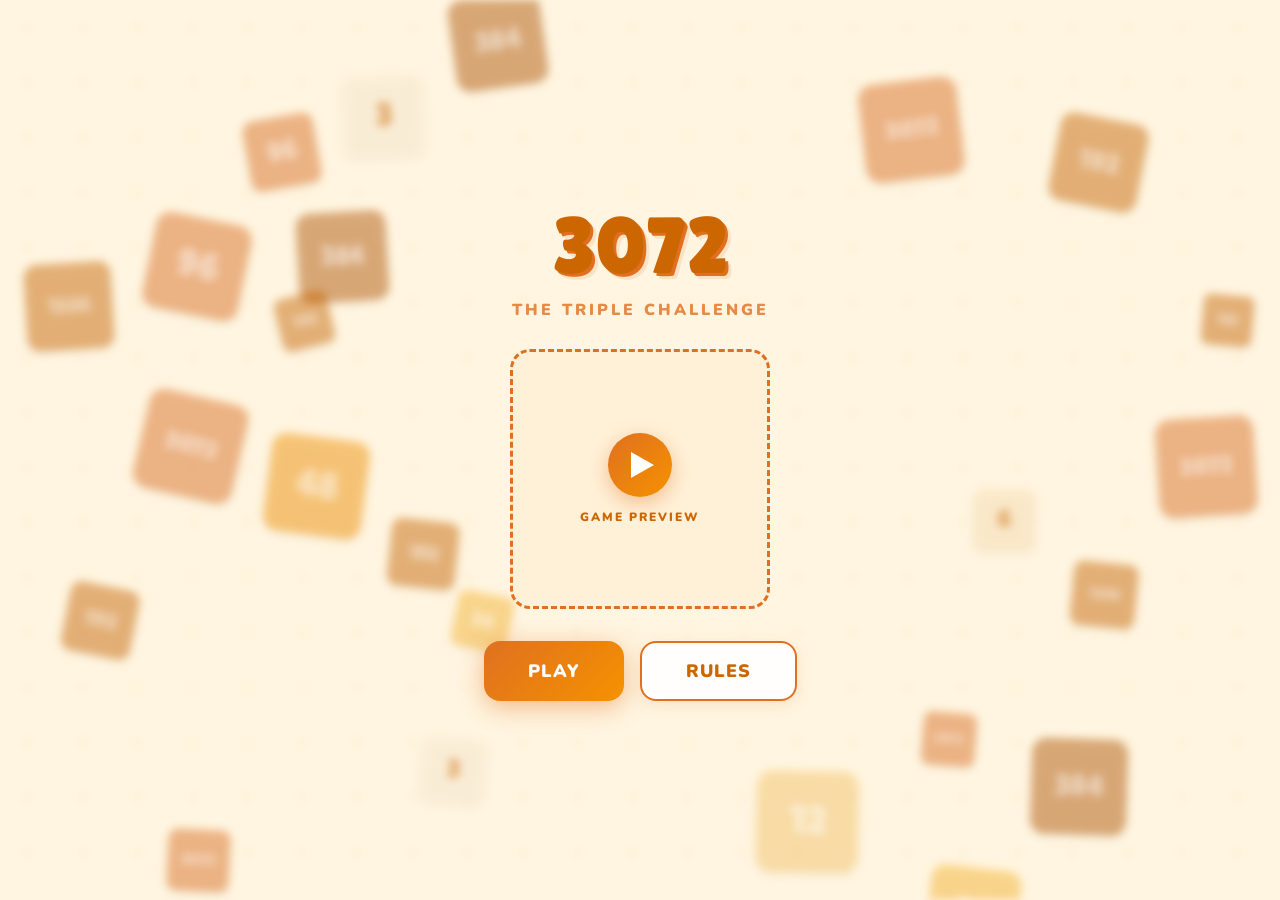
==== game-3072.html @ 02106bd2 "Restart: entrance gate, one hero per room, lantern light, four games" ====
<!DOCTYPE html>
<html lang="en">
<head>
<meta charset="UTF-8">
<meta name="viewport" content="width=device-width, initial-scale=1.0, user-scalable=no">
<title>3072</title>
<style>
  @import url('https://fonts.googleapis.com/css2?family=Lilita+One&family=Nunito:wght@400;700;900&display=swap');

  *, *::before, *::after { box-sizing: border-box; margin: 0; padding: 0; }

  body {
    font-family: 'Nunito', sans-serif;
    background: #FFF5E0;
    min-height: 100vh;
    display: flex;
    flex-direction: column;
    align-items: center;
    justify-content: center;
    overflow: hidden;
  }

  #bg-canvas {
    position: fixed;
    top: 0; left: 0;
    width: 100%; height: 100%;
    z-index: 0;
    pointer-events: none;
    filter: blur(4px);
  }

  /* ══════════════════════════════════
     START SCREEN
  ══════════════════════════════════ */
  .start-screen {
    position: fixed;
    top: 0; left: 0; right: 0; bottom: 0;
    display: flex;
    flex-direction: column;
    align-items: center;
    justify-content: center;
    z-index: 500;
    transition: opacity 0.5s ease, transform 0.5s ease;
    padding: 20px;
  }

  .start-screen.hidden {
    opacity: 0;
    transform: scale(1.05);
    pointer-events: none;
  }

  .start-title {
    font-family: 'Lilita One', cursive;
    font-size: 80px;
    color: #CC6600;
    text-shadow: 3px 3px 0 #E07020, 6px 6px 0 rgba(204,102,0,0.12);
    margin-bottom: 8px;
    animation: titleBounce 2s ease-in-out infinite;
    position: relative;
    z-index: 2;
  }

  .start-subtitle {
    font-family: 'Nunito', sans-serif;
    font-size: 16px;
    font-weight: 900;
    color: #E07020;
    letter-spacing: 3px;
    text-transform: uppercase;
    margin-bottom: 28px;
    position: relative;
    z-index: 2;
    opacity: 0.8;
  }

  @keyframes titleBounce {
    0%, 100% { transform: translateY(0); }
    50% { transform: translateY(-10px); }
  }

  .video-placeholder {
    width: 260px; height: 260px;
    max-width: 65vw; max-height: 65vw;
    background: rgba(255,240,214,0.85);
    border: 3px dashed #E07020;
    border-radius: 20px;
    display: flex;
    flex-direction: column;
    align-items: center;
    justify-content: center;
    gap: 12px;
    margin-bottom: 32px;
    position: relative;
    z-index: 2;
  }

  .video-placeholder .play-icon {
    width: 64px; height: 64px;
    background: linear-gradient(135deg, #E07020, #F59200);
    border-radius: 50%;
    display: flex;
    align-items: center;
    justify-content: center;
    box-shadow: 0 6px 20px rgba(224,112,32,0.4);
    transition: transform 0.2s;
  }
  .video-placeholder .play-icon:hover { transform: scale(1.08); }

  .video-placeholder .play-icon::after {
    content: '';
    width: 0; height: 0;
    border-style: solid;
    border-width: 13px 0 13px 23px;
    border-color: transparent transparent transparent #fff;
    margin-left: 5px;
  }

  .video-placeholder span {
    font-size: 12px;
    font-weight: 900;
    color: #CC6600;
    letter-spacing: 2px;
    text-transform: uppercase;
  }

  .start-buttons {
    display: flex;
    gap: 16px;
    flex-wrap: wrap;
    justify-content: center;
    position: relative;
    z-index: 2;
  }

  .btn-start {
    font-family: 'Nunito', sans-serif;
    font-size: 18px;
    font-weight: 900;
    border: none;
    border-radius: 16px;
    padding: 16px 44px;
    cursor: pointer;
    transition: transform 0.15s ease, box-shadow 0.15s ease;
    letter-spacing: 1px;
    text-transform: uppercase;
  }
  .btn-start:active { transform: scale(0.95) !important; }

  .btn-play {
    background: linear-gradient(135deg, #E07020, #F59200);
    color: #fff;
    box-shadow: 0 6px 25px rgba(224,112,32,0.45);
  }
  .btn-play:hover { box-shadow: 0 8px 35px rgba(224,112,32,0.6); transform: translateY(-2px); }

  .btn-rules-start {
    background: rgba(255,255,255,0.9);
    color: #CC6600;
    border: 2.5px solid #E07020;
    box-shadow: 0 4px 15px rgba(204,102,0,0.12);
  }
  .btn-rules-start:hover { background: #fff; transform: translateY(-2px); }

  /* ══════════════════════════════════
     RULES POPUP
  ══════════════════════════════════ */
  .rules-overlay {
    position: fixed;
    top: 0; left: 0; right: 0; bottom: 0;
    background: rgba(204,102,0,0.35);
    z-index: 600;
    display: flex;
    align-items: center;
    justify-content: center;
    opacity: 0;
    pointer-events: none;
    transition: opacity 0.3s ease;
    padding: 20px;
  }
  .rules-overlay.active { opacity: 1; pointer-events: all; }

  .rules-modal {
    background: #fff;
    border-radius: 24px;
    padding: 32px 28px;
    max-width: 400px;
    width: 100%;
    box-shadow: 0 20px 60px rgba(204,102,0,0.3);
    transform: translateY(20px) scale(0.95);
    transition: transform 0.3s ease;
    max-height: 80vh;
    overflow-y: auto;
  }
  .rules-overlay.active .rules-modal { transform: translateY(0) scale(1); }

  .rules-modal h2 {
    font-family: 'Lilita One', cursive;
    font-size: 28px;
    color: #CC6600;
    margin-bottom: 18px;
    text-align: center;
  }

  .rule-item {
    display: flex;
    align-items: flex-start;
    gap: 12px;
    margin-bottom: 14px;
  }

  .rule-num {
    background: linear-gradient(135deg, #F59200, #FDB930);
    color: #fff;
    font-weight: 900;
    font-size: 14px;
    width: 28px; height: 28px; min-width: 28px;
    border-radius: 50%;
    display: flex;
    align-items: center;
    justify-content: center;
  }

  .rule-text {
    font-size: 14px;
    line-height: 1.65;
    color: #6B4400;
    padding-top: 3px;
  }

  .btn-close-rules {
    display: block;
    margin: 22px auto 0;
    font-family: 'Nunito', sans-serif;
    font-size: 16px;
    font-weight: 900;
    background: linear-gradient(135deg, #E07020, #F59200);
    color: #fff;
    border: none;
    border-radius: 12px;
    padding: 12px 40px;
    cursor: pointer;
    transition: transform 0.15s;
    box-shadow: 0 4px 15px rgba(224,112,32,0.35);
  }
  .btn-close-rules:active { transform: scale(0.95); }

  /* ══════════════════════════════════
     GAME SCREEN
  ══════════════════════════════════ */
  .game-wrapper {
    width: 460px;
    max-width: 94vw;
    display: flex;
    flex-direction: column;
    gap: 14px;
    position: relative;
    z-index: 1;
  }

  .header {
    display: flex;
    align-items: flex-end;
    justify-content: space-between;
  }

  .game-title {
    font-family: 'Lilita One', cursive;
    font-size: 46px;
    color: #CC6600;
    text-shadow: 2px 2px 0 rgba(204,102,0,0.12);
    line-height: 1;
  }

  .scores { display: flex; gap: 8px; }

  .score-box {
    background: linear-gradient(135deg, #F59200, #FDB930);
    border-radius: 12px;
    padding: 6px 16px;
    text-align: center;
    min-width: 75px;
    box-shadow: 0 3px 10px rgba(245,146,0,0.25);
  }

  .score-box .label {
    font-size: 10px;
    text-transform: uppercase;
    letter-spacing: 2px;
    color: rgba(255,255,255,0.85);
    font-weight: 700;
  }

  .score-box .value {
    font-size: 22px;
    font-weight: 900;
    color: #fff;
  }

  .score-pop { animation: scorePop 0.3s ease-out; }
  @keyframes scorePop {
    0% { transform: scale(1); }
    50% { transform: scale(1.2); }
    100% { transform: scale(1); }
  }

  .grid-container {
    position: relative;
    background: #CC6600;
    border-radius: 18px;
    padding: 10px;
    box-shadow: 0 10px 40px rgba(204,102,0,0.35);
  }

  .grid-sizer {
    width: 100%;
    padding-bottom: 100%;
    position: relative;
  }

  .grid-bg {
    position: absolute;
    top: 0; left: 0; right: 0; bottom: 0;
    display: grid;
    grid-template-columns: repeat(4, 1fr);
    grid-template-rows: repeat(4, 1fr);
    gap: 10px;
  }

  .cell-bg {
    background: rgba(255,255,255,0.18);
    border-radius: 12px;
  }

  .tile-layer {
    position: absolute;
    top: 0; left: 0; right: 0; bottom: 0;
    overflow: hidden;
  }

  /* ── Tiles ── */
  .tile {
    position: absolute;
    display: flex;
    align-items: center;
    justify-content: center;
    border-radius: 12px;
    font-family: 'Lilita One', cursive;
    z-index: 1;
    box-shadow: 0 3px 8px rgba(0,0,0,0.1);
    will-change: transform, top, left;
  }

  .tile-sliding {
    transition: top 0.14s ease-in-out, left 0.14s ease-in-out;
  }

  .tile-new {
    animation: tileAppear 0.28s cubic-bezier(0.18, 0.89, 0.32, 1.28) forwards;
  }
  @keyframes tileAppear {
    0% { transform: scale(0) rotate(-10deg); opacity: 0; }
    60% { transform: scale(1.15) rotate(2deg); opacity: 1; }
    100% { transform: scale(1) rotate(0deg); opacity: 1; }
  }

  .tile-merged {
    animation: tileMerge 0.38s cubic-bezier(0.18, 0.89, 0.32, 1.28);
    z-index: 3;
  }
  @keyframes tileMerge {
    0%   { transform: scale(1); }
    20%  { transform: scale(1.35); }
    50%  { transform: scale(0.88); }
    75%  { transform: scale(1.08); }
    100% { transform: scale(1); }
  }

  /* ── Per-value idle breathing ── */
  .tile-idle-3    { animation: p3 3.0s ease-in-out infinite; }
  .tile-idle-6    { animation: p6 2.8s ease-in-out infinite; }
  .tile-idle-12   { animation: p12 2.6s ease-in-out infinite; }
  .tile-idle-24   { animation: p24 2.4s ease-in-out infinite; }
  .tile-idle-48   { animation: p48 2.2s ease-in-out infinite; }
  .tile-idle-96   { animation: p96 2.0s ease-in-out infinite; }
  .tile-idle-192  { animation: g192 1.8s ease-in-out infinite; }
  .tile-idle-384  { animation: g384 1.7s ease-in-out infinite; }
  .tile-idle-768  { animation: g768 1.6s ease-in-out infinite; }
  .tile-idle-1536 { animation: g1536 1.4s ease-in-out infinite; }
  .tile-idle-3072 { animation: g3072 1.2s ease-in-out infinite; }
  .tile-idle-super{ animation: gS 1.0s ease-in-out infinite; }

  @keyframes p3   { 0%,100%{transform:scale(1)} 50%{transform:scale(1.02)} }
  @keyframes p6   { 0%,100%{transform:scale(1)} 50%{transform:scale(1.025)} }
  @keyframes p12  { 0%,100%{transform:scale(1)} 50%{transform:scale(1.03)} }
  @keyframes p24  { 0%,100%{transform:scale(1)} 50%{transform:scale(1.035)} }
  @keyframes p48  { 0%,100%{transform:scale(1)} 50%{transform:scale(1.04)} }
  @keyframes p96  { 0%,100%{transform:scale(1)} 50%{transform:scale(1.045)} }
  @keyframes g192 { 0%,100%{transform:scale(1);box-shadow:0 0 10px rgba(253,185,48,0.3)} 50%{transform:scale(1.04);box-shadow:0 0 22px rgba(253,185,48,0.55)} }
  @keyframes g384 { 0%,100%{transform:scale(1);box-shadow:0 0 12px rgba(245,146,0,0.3)} 50%{transform:scale(1.045);box-shadow:0 0 26px rgba(245,146,0,0.55)} }
  @keyframes g768 { 0%,100%{transform:scale(1);box-shadow:0 0 14px rgba(224,112,32,0.35)} 50%{transform:scale(1.05);box-shadow:0 0 30px rgba(224,112,32,0.6)} }
  @keyframes g1536{ 0%,100%{transform:scale(1);box-shadow:0 0 16px rgba(204,102,0,0.4)} 50%{transform:scale(1.05);box-shadow:0 0 36px rgba(204,102,0,0.65)} }
  @keyframes g3072{ 0%,100%{transform:scale(1);box-shadow:0 0 20px rgba(204,102,0,0.4)} 50%{transform:scale(1.06);box-shadow:0 0 45px rgba(245,146,0,0.75)} }
  @keyframes gS   { 0%,100%{transform:scale(1);box-shadow:0 0 25px rgba(204,102,0,0.5)} 50%{transform:scale(1.06);box-shadow:0 0 50px rgba(204,102,0,0.8)} }

  /* ── Tile Colors (3-based values) ── */
  .tile-3    { background: #FFF0D6; color: #CC6600; }
  .tile-6    { background: #FFE4B8; color: #CC6600; }
  .tile-12   { background: #FDC96A; color: #fff; text-shadow: 0 1px 3px rgba(0,0,0,0.15); }
  .tile-24   { background: #FDB930; color: #fff; text-shadow: 0 1px 4px rgba(0,0,0,0.2); }
  .tile-48   { background: #F59200; color: #fff; text-shadow: 0 2px 6px rgba(0,0,0,0.2); }
  .tile-96   { background: #E07020; color: #fff; text-shadow: 0 2px 6px rgba(0,0,0,0.25); }
  .tile-192  { background: #CC6600; color: #fff; text-shadow: 0 2px 8px rgba(0,0,0,0.25); }
  .tile-384  { background: #B35500; color: #fff; text-shadow: 0 2px 8px rgba(0,0,0,0.3); }
  .tile-768  { background: #994400; color: #fff; text-shadow: 0 2px 8px rgba(0,0,0,0.3); }
  .tile-1536 { background: linear-gradient(135deg, #CC6600, #F59200); color: #fff; text-shadow: 0 2px 8px rgba(0,0,0,0.3); }
  .tile-3072 { background: linear-gradient(135deg, #E07020, #FDB930, #F59200); color: #fff; text-shadow: 0 2px 10px rgba(0,0,0,0.35); }
  .tile-super{ background: linear-gradient(135deg, #994400, #CC6600, #E07020); color: #fff; text-shadow: 0 2px 10px rgba(0,0,0,0.35); }

  /* ── Overlays ── */
  .overlay {
    position: absolute;
    top: -10px; left: -10px; right: -10px; bottom: -10px;
    border-radius: 18px;
    display: flex;
    flex-direction: column;
    align-items: center;
    justify-content: center;
    gap: 14px;
    z-index: 100;
    opacity: 0;
    pointer-events: none;
    transition: opacity 0.4s ease;
  }
  .overlay.active { opacity: 1; pointer-events: all; }
  .overlay-win    { background: rgba(245,146,0,0.92); }
  .overlay-lose   { background: rgba(204,102,0,0.92); }
  .overlay-pause  { background: rgba(102,51,0,0.88); }

  .overlay h2 {
    font-family: 'Lilita One', cursive;
    font-size: 36px;
    color: #fff;
    text-shadow: 2px 2px 0 rgba(0,0,0,0.15);
  }
  .overlay p { color: rgba(255,255,255,0.9); font-size: 15px; font-weight: 700; }

  .btn {
    font-family: 'Nunito', sans-serif;
    font-size: 13px; font-weight: 900;
    letter-spacing: 1px; text-transform: uppercase;
    border: none; border-radius: 12px;
    padding: 10px 24px; cursor: pointer;
    transition: transform 0.15s ease;
  }
  .btn:active { transform: scale(0.95); }
  .btn-primary { background: #fff; color: #CC6600; box-shadow: 0 3px 12px rgba(0,0,0,0.15); }
  .btn-ghost   { background: rgba(255,255,255,0.2); color: #fff; border: 2px solid rgba(255,255,255,0.5); }

  .controls { display: flex; justify-content: space-between; align-items: center; gap: 8px; }

  .btn-game {
    font-family: 'Nunito', sans-serif;
    font-size: 12px; font-weight: 900;
    letter-spacing: 1px; text-transform: uppercase;
    border: none; border-radius: 12px;
    padding: 10px 14px; cursor: pointer;
    transition: transform 0.15s ease;
    background: #F59200; color: #fff;
    box-shadow: 0 3px 10px rgba(245,146,0,0.3);
  }
  .btn-game:active { transform: scale(0.95); }

  .hint { font-size: 12px; color: #CC6600; font-weight: 700; letter-spacing: 0.5px; opacity: 0.7; }

  .score-float {
    position: absolute;
    font-family: 'Lilita One', cursive;
    font-size: 22px;
    color: #fff;
    text-shadow: 0 2px 6px rgba(0,0,0,0.3);
    z-index: 50;
    pointer-events: none;
    animation: floatUp 0.8s ease-out forwards;
  }
  @keyframes floatUp {
    0%   { opacity: 1; transform: translateY(0) scale(1); }
    100% { opacity: 0; transform: translateY(-55px) scale(1.4); }
  }
</style>
</head>
<body>

<canvas id="bg-canvas"></canvas>

<!-- START SCREEN -->
<div class="start-screen" id="startScreen">
  <div class="start-title">3072</div>
  <div class="start-subtitle">The Triple Challenge</div>
  <div class="video-placeholder" id="videoPlaceholder">
    <div class="play-icon"></div>
    <span>Game Preview</span>
  </div>
  <div class="start-buttons">
    <button class="btn-start btn-play" onclick="startGame()">Play</button>
    <button class="btn-start btn-rules-start" onclick="showRules()">Rules</button>
  </div>
</div>

<!-- RULES POPUP -->
<div class="rules-overlay" id="rulesOverlay" onclick="closeRulesOutside(event)">
  <div class="rules-modal">
    <h2>How to Play 3072</h2>
    <div class="rule-item"><div class="rule-num">1</div><div class="rule-text">Swipe or use arrow keys to slide all tiles in one direction.</div></div>
    <div class="rule-item"><div class="rule-num">2</div><div class="rule-text">When two tiles with the same number collide, they merge into one with their combined value. <strong style="color:#E07020">3 + 3 = 6, 6 + 6 = 12</strong>, and so on!</div></div>
    <div class="rule-item"><div class="rule-num">3</div><div class="rule-text">After every move, a new tile (<strong>3</strong> or occasionally <strong>6</strong>) appears in a random empty spot.</div></div>
    <div class="rule-item"><div class="rule-num">4</div><div class="rule-text">Reach the <strong style="color:#E07020">3072</strong> tile to win! Keep going to beat your high score.</div></div>
    <div class="rule-item"><div class="rule-num">5</div><div class="rule-text">The sequence goes: 3 → 6 → 12 → 24 → 48 → 96 → 192 → 384 → 768 → 1536 → <strong style="color:#E07020">3072</strong></div></div>
    <div class="rule-item"><div class="rule-num">6</div><div class="rule-text">Game ends when the board is full and no merges are possible.</div></div>
    <button class="btn-close-rules" onclick="closeRules()">Got It!</button>
  </div>
</div>

<!-- GAME SCREEN -->
<div class="game-wrapper" id="gameWrapper" style="display:none;">
  <div class="header">
    <div class="game-title">3072</div>
    <div class="scores">
      <div class="score-box"><div class="label">Score</div><div class="value" id="score">0</div></div>
      <div class="score-box"><div class="label">Best</div><div class="value" id="best">0</div></div>
    </div>
  </div>

  <div class="grid-container" id="gridContainer">
    <div class="grid-sizer">
      <div class="grid-bg">
        <div class="cell-bg"></div><div class="cell-bg"></div><div class="cell-bg"></div><div class="cell-bg"></div>
        <div class="cell-bg"></div><div class="cell-bg"></div><div class="cell-bg"></div><div class="cell-bg"></div>
        <div class="cell-bg"></div><div class="cell-bg"></div><div class="cell-bg"></div><div class="cell-bg"></div>
        <div class="cell-bg"></div><div class="cell-bg"></div><div class="cell-bg"></div><div class="cell-bg"></div>
      </div>
      <div class="tile-layer" id="tileLayer"></div>
      <div class="overlay overlay-win" id="winOverlay">
        <h2>🎉 You Win!</h2><p>You reached 3072!</p>
        <div style="display:flex;gap:10px"><button class="btn btn-ghost" onclick="keepPlaying()">Keep Going</button><button class="btn btn-primary" onclick="restartGame()">New Game</button></div>
      </div>
      <div class="overlay overlay-lose" id="loseOverlay">
        <h2>Game Over</h2><p>No more moves!</p>
        <button class="btn btn-primary" onclick="restartGame()">Try Again</button>
      </div>
      <div class="overlay overlay-pause" id="pauseOverlay">
        <h2>⏸ Paused</h2><p>Take your time!</p>
        <div style="display:flex;gap:10px"><button class="btn btn-primary" onclick="resumeGame()">Resume</button><button class="btn btn-ghost" onclick="restartGame()">Restart</button></div>
      </div>
    </div>
  </div>

  <div class="controls">
    <span class="hint">Arrow keys / swipe</span>
    <div style="display:flex;gap:8px;">
      <button class="btn-game" onclick="pauseGame()">⏸ Pause</button>
      <button class="btn-game" onclick="restartGame()">↺ New</button>
      <button class="btn-game" onclick="goHome()">⌂ Menu</button>
    </div>
  </div>
</div>

<script>
// ════════════════════════════════════════════════════════════════
//  ANIMATED BACKGROUND – Falling tiles with 3-based numbers
// ════════════════════════════════════════════════════════════════
(function() {
  var canvas = document.getElementById('bg-canvas');
  var ctx = canvas.getContext('2d');

  /* Background tile colors matching the 3-based game palette */
  var BG_COLORS = {
    3:    { bg: '#FFF0D6', fg: '#CC6600' },
    6:    { bg: '#FFE4B8', fg: '#CC6600' },
    12:   { bg: '#FDC96A', fg: '#fff' },
    24:   { bg: '#FDB930', fg: '#fff' },
    48:   { bg: '#F59200', fg: '#fff' },
    96:   { bg: '#E07020', fg: '#fff' },
    192:  { bg: '#CC6600', fg: '#fff' },
    384:  { bg: '#B35500', fg: '#fff' },
    768:  { bg: '#994400', fg: '#fff' },
    1536: { bg: '#CC6600', fg: '#fff' },
    3072: { bg: '#E07020', fg: '#fff' }
  };
  var BG_VALUES = [3,6,12,24,48,96,192,384,768,1536,3072];

  function resize() {
    canvas.width = window.innerWidth;
    canvas.height = window.innerHeight;
  }
  resize();
  window.addEventListener('resize', resize);

  function BgTile() { this.reset(true); }

  BgTile.prototype.reset = function(initial) {
    this.size = Math.random() * 55 + 45;
    this.x = Math.random() * (canvas.width + this.size * 2) - this.size;
    this.y = initial ? Math.random() * canvas.height : -this.size - 20;
    this.vx = (Math.random() - 0.5) * 0.5;
    this.vy = Math.random() * 0.7 + 0.25;
    this.rotation = (Math.random() - 0.5) * 0.3;
    this.vrot = (Math.random() - 0.5) * 0.007;
    this.value = BG_VALUES[Math.floor(Math.random() * BG_VALUES.length)];
    this.alpha = 0;
    this.fadeIn = true;
    this.scale = 0.1;
    this.born = Date.now();
  };

  BgTile.prototype.update = function() {
    if (this.scale < 1) this.scale += (1 - this.scale) * 0.1;
    if (this.fadeIn && this.alpha < 0.45) {
      this.alpha += 0.02;
      if (this.alpha >= 0.45) { this.alpha = 0.45; this.fadeIn = false; }
    }
    this.x += this.vx;
    this.y += this.vy;
    this.rotation += this.vrot;
    var t = (Date.now() - this.born) / 1000;
    this.currentScale = this.scale * (1 + Math.sin(t * 1.5) * 0.04);
    if (this.y > canvas.height + this.size + 20) this.reset(false);
  };

  BgTile.prototype.draw = function() {
    var c = BG_COLORS[this.value];
    var s = this.size * this.currentScale;
    var r = s * 0.15;
    ctx.save();
    ctx.translate(this.x, this.y);
    ctx.rotate(this.rotation);
    ctx.globalAlpha = this.alpha;
    ctx.shadowColor = 'rgba(0,0,0,0.1)';
    ctx.shadowBlur = 10;
    ctx.shadowOffsetY = 3;
    ctx.fillStyle = c.bg;
    ctx.beginPath();
    ctx.moveTo(-s/2 + r, -s/2);
    ctx.lineTo(s/2 - r, -s/2);
    ctx.arcTo(s/2, -s/2, s/2, -s/2 + r, r);
    ctx.lineTo(s/2, s/2 - r);
    ctx.arcTo(s/2, s/2, s/2 - r, s/2, r);
    ctx.lineTo(-s/2 + r, s/2);
    ctx.arcTo(-s/2, s/2, -s/2, s/2 - r, r);
    ctx.lineTo(-s/2, -s/2 + r);
    ctx.arcTo(-s/2, -s/2, -s/2 + r, -s/2, r);
    ctx.closePath();
    ctx.fill();
    ctx.shadowColor = 'transparent';
    ctx.shadowBlur = 0;
    ctx.shadowOffsetY = 0;
    var fontSize = this.value >= 1536 ? s * 0.24 : this.value >= 192 ? s * 0.30 : s * 0.38;
    ctx.font = 'bold ' + fontSize + 'px Lilita One, cursive';
    ctx.fillStyle = c.fg;
    ctx.textAlign = 'center';
    ctx.textBaseline = 'middle';
    ctx.fillText(this.value, 0, 0);
    ctx.restore();
  };

  var bgTiles = [];
  for (var i = 0; i < 24; i++) bgTiles.push(new BgTile());

  function drawBg() {
    ctx.clearRect(0, 0, canvas.width, canvas.height);
    ctx.fillStyle = '#FFF5E0';
    ctx.fillRect(0, 0, canvas.width, canvas.height);
    ctx.fillStyle = 'rgba(204,153,80,0.12)';
    var sp = 55;
    for (var x = sp/2; x < canvas.width; x += sp)
      for (var y = sp/2; y < canvas.height; y += sp) {
        ctx.beginPath();
        ctx.arc(x, y, 2.5, 0, Math.PI * 2);
        ctx.fill();
      }
    for (var i = 0; i < bgTiles.length; i++) { bgTiles[i].update(); bgTiles[i].draw(); }
    requestAnimationFrame(drawBg);
  }
  drawBg();
})();

// ════════════════════════════════════════════════════════════════
//  3072 GAME – Multiples of 3: 3,6,12,24,48,96,192,384,768,1536,3072
// ════════════════════════════════════════════════════════════════

var SIZE = 4;
var GRID_GAP = 10;

/* ── Key difference from 2048: spawns 3 (90%) or 6 (10%) ── */
var SPAWN_LOW = 3;
var SPAWN_HIGH = 6;
var WIN_VALUE = 3072;

/* ── Valid tile values for CSS class lookup ── */
var KNOWN_VALUES = [3,6,12,24,48,96,192,384,768,1536,3072];

var grid = [];
var score = 0;
var best = 0;
var won = false;
var keepPlayingMode = false;
var isAnimating = false;
var isPaused = false;
var gameStarted = false;

var tileLayer = document.getElementById('tileLayer');
var scoreEl = document.getElementById('score');
var bestEl = document.getElementById('best');
var winOverlay = document.getElementById('winOverlay');
var loseOverlay = document.getElementById('loseOverlay');
var pauseOverlay = document.getElementById('pauseOverlay');

/* Use separate localStorage key so 2048 and 3072 scores don't clash */
try { best = parseInt(localStorage.getItem('3072_best') || '0', 10); } catch(e) {}
bestEl.textContent = best;

// ── Navigation ──
function startGame() {
  document.getElementById('startScreen').classList.add('hidden');
  document.getElementById('gameWrapper').style.display = 'flex';
  gameStarted = true;
  requestAnimationFrame(function() {
    requestAnimationFrame(function() { initGrid(); });
  });
}

function goHome() {
  gameStarted = false; isPaused = false;
  document.getElementById('gameWrapper').style.display = 'none';
  document.getElementById('startScreen').classList.remove('hidden');
}

function showRules()  { document.getElementById('rulesOverlay').classList.add('active'); }
function closeRules() { document.getElementById('rulesOverlay').classList.remove('active'); }
function closeRulesOutside(e) { if (e.target === document.getElementById('rulesOverlay')) closeRules(); }

function pauseGame()  { if (!gameStarted || isPaused) return; isPaused = true; pauseOverlay.classList.add('active'); }
function resumeGame() { isPaused = false; pauseOverlay.classList.remove('active'); }

// ── Grid init ──
function initGrid() {
  grid = [];
  for (var r = 0; r < SIZE; r++) { grid[r] = []; for (var c = 0; c < SIZE; c++) grid[r][c] = 0; }
  score = 0; won = false; keepPlayingMode = false; isPaused = false;
  updateScore();
  winOverlay.classList.remove('active');
  loseOverlay.classList.remove('active');
  pauseOverlay.classList.remove('active');
  spawnTile(); spawnTile();
  renderStatic();
}

// ── Spawn: 90% → 3, 10% → 6 ──
function spawnTile() {
  var empty = [];
  for (var r = 0; r < SIZE; r++)
    for (var c = 0; c < SIZE; c++)
      if (grid[r][c] === 0) empty.push({ r: r, c: c });
  if (empty.length === 0) return null;
  var cell = empty[Math.floor(Math.random() * empty.length)];
  grid[cell.r][cell.c] = Math.random() < 0.9 ? SPAWN_LOW : SPAWN_HIGH;
  return cell;
}

// ── Tile pixel metrics ──
function getTileMetrics() {
  var containerW = 0;
  var rect = tileLayer.getBoundingClientRect();
  if (rect && rect.width > 0) containerW = rect.width;
  if (containerW <= 0) containerW = tileLayer.offsetWidth || 0;
  if (containerW <= 0) {
    var s = tileLayer.parentElement;
    if (s) { var sr = s.getBoundingClientRect(); if (sr.width > 0) containerW = sr.width; }
  }
  if (containerW <= 0) {
    var gc = document.querySelector('.grid-container');
    if (gc) { var gcr = gc.getBoundingClientRect(); if (gcr.width > 0) containerW = gcr.width - 20; }
  }
  if (containerW <= 0) return null;
  var tileSize = (containerW - GRID_GAP * (SIZE - 1)) / SIZE;
  if (tileSize <= 0) return null;
  return { tileSize: tileSize, gap: GRID_GAP };
}

function lineToGrid(lineNum, idx, dir) {
  if (dir === 'left')  return { r: lineNum, c: idx };
  if (dir === 'right') return { r: lineNum, c: SIZE - 1 - idx };
  if (dir === 'up')    return { r: idx, c: lineNum };
  if (dir === 'down')  return { r: SIZE - 1 - idx, c: lineNum };
}

// ── Process a line: compact, merge, track movements ──
function processLineTracked(line) {
  var items = [];
  for (var i = 0; i < line.length; i++)
    if (line[i] !== 0) items.push({ val: line[i], orig: i });

  var result = [];
  var movements = [];
  var mergeIndices = [];
  var points = 0;
  var idx = 0;
  var pos = 0;

  while (idx < items.length) {
    if (idx + 1 < items.length && items[idx].val === items[idx + 1].val) {
      var merged = items[idx].val * 2;
      result.push(merged);
      movements.push({ from: items[idx].orig, to: pos, value: items[idx].val });
      movements.push({ from: items[idx + 1].orig, to: pos, value: items[idx + 1].val });
      mergeIndices.push(pos);
      points += merged;
      idx += 2;
    } else {
      result.push(items[idx].val);
      movements.push({ from: items[idx].orig, to: pos, value: items[idx].val });
      idx++;
    }
    pos++;
  }

  while (result.length < SIZE) result.push(0);
  return { line: result, movements: movements, mergeIndices: mergeIndices, points: points };
}

// ── Move with proper sliding animation ──
function move(direction) {
  if (isPaused) return false;

  var allMovements = [];
  var mergedGridCells = [];
  var moved = false;
  var totalPoints = 0;

  function getLine(index, dir) {
    if (dir === 'left')  return [grid[index][0], grid[index][1], grid[index][2], grid[index][3]];
    if (dir === 'right') return [grid[index][3], grid[index][2], grid[index][1], grid[index][0]];
    if (dir === 'up')    return [grid[0][index], grid[1][index], grid[2][index], grid[3][index]];
    if (dir === 'down')  return [grid[3][index], grid[2][index], grid[1][index], grid[0][index]];
  }

  function setLine(index, line, dir) {
    if (dir === 'left')  for (var c = 0; c < SIZE; c++) grid[index][c] = line[c];
    if (dir === 'right') for (var c = 0; c < SIZE; c++) grid[index][c] = line[SIZE-1-c];
    if (dir === 'up')    for (var r = 0; r < SIZE; r++) grid[r][index] = line[r];
    if (dir === 'down')  for (var r = 0; r < SIZE; r++) grid[r][index] = line[SIZE-1-r];
  }

  for (var i = 0; i < SIZE; i++) {
    var original = getLine(i, direction);
    var result = processLineTracked(original);
    for (var j = 0; j < SIZE; j++)
      if (original[j] !== result.line[j]) { moved = true; break; }
    setLine(i, result.line, direction);
    totalPoints += result.points;

    for (var m = 0; m < result.movements.length; m++) {
      var mv = result.movements[m];
      var fromPos = lineToGrid(i, mv.from, direction);
      var toPos = lineToGrid(i, mv.to, direction);
      allMovements.push({ fromR: fromPos.r, fromC: fromPos.c, toR: toPos.r, toC: toPos.c, value: mv.value });
    }

    for (var mi = 0; mi < result.mergeIndices.length; mi++) {
      var mpos = lineToGrid(i, result.mergeIndices[mi], direction);
      mergedGridCells.push({ r: mpos.r, c: mpos.c, val: result.line[result.mergeIndices[mi]] });
    }
  }

  if (!moved) return false;

  score += totalPoints;
  updateScore();

  /* Phase 1: place tiles at OLD positions */
  isAnimating = true;
  var metrics = getTileMetrics();
  if (!metrics) { renderStatic(); isAnimating = false; return true; }

  tileLayer.innerHTML = '';
  var slidingElements = [];

  for (var i = 0; i < allMovements.length; i++) {
    var mv = allMovements[i];
    var el = makeTileElement(mv.value, mv.fromR, mv.fromC, metrics);
    tileLayer.appendChild(el);
    slidingElements.push({ el: el, toR: mv.toR, toC: mv.toC });
  }

  /* Phase 2: animate slide to NEW positions */
  requestAnimationFrame(function() {
    for (var i = 0; i < slidingElements.length; i++) {
      var s = slidingElements[i];
      s.el.classList.add('tile-sliding');
      s.el.style.top = (s.toR * (metrics.tileSize + metrics.gap)) + 'px';
      s.el.style.left = (s.toC * (metrics.tileSize + metrics.gap)) + 'px';
    }

    for (var i = 0; i < mergedGridCells.length; i++) {
      var mc = mergedGridCells[i];
      showFloatPoint(mc.r, mc.c, mc.val, metrics);
    }

    /* Phase 3: render final state with spawn + merge animations */
    setTimeout(function() {
      var spawned = spawnTile();
      renderFinal(mergedGridCells, spawned);

      if (!won && !keepPlayingMode) {
        for (var r = 0; r < SIZE; r++)
          for (var c = 0; c < SIZE; c++)
            if (grid[r][c] === WIN_VALUE) { won = true; winOverlay.classList.add('active'); }
      }

      if (isGameOver()) loseOverlay.classList.add('active');
      isAnimating = false;
    }, 155);
  });

  return true;
}

// ── Determine CSS color class for a tile value ──
function getColorClass(val) {
  for (var i = 0; i < KNOWN_VALUES.length; i++) {
    if (val === KNOWN_VALUES[i]) return 'tile-' + val;
  }
  return 'tile-super';
}

// ── Determine idle animation class ──
function getIdleClass(val) {
  for (var i = 0; i < KNOWN_VALUES.length; i++) {
    if (val === KNOWN_VALUES[i]) return 'tile-idle-' + val;
  }
  return 'tile-idle-super';
}

// ── Create tile DOM element ──
function makeTileElement(value, row, col, metrics) {
  var el = document.createElement('div');
  el.className = 'tile ' + getColorClass(value);
  el.style.width = metrics.tileSize + 'px';
  el.style.height = metrics.tileSize + 'px';
  el.style.top = (row * (metrics.tileSize + metrics.gap)) + 'px';
  el.style.left = (col * (metrics.tileSize + metrics.gap)) + 'px';

  var len = String(value).length;
  var fs = len <= 2 ? metrics.tileSize * 0.42 : len === 3 ? metrics.tileSize * 0.34 : len === 4 ? metrics.tileSize * 0.27 : metrics.tileSize * 0.21;
  el.style.fontSize = fs + 'px';
  el.textContent = value;
  return el;
}

// ── Floating score ──
function showFloatPoint(row, col, val, metrics) {
  var el = document.createElement('div');
  el.className = 'score-float';
  el.textContent = '+' + val;
  el.style.left = (col * (metrics.tileSize + metrics.gap) + metrics.tileSize / 2 - 20) + 'px';
  el.style.top = (row * (metrics.tileSize + metrics.gap)) + 'px';
  tileLayer.appendChild(el);
  setTimeout(function() { if (el.parentNode) el.parentNode.removeChild(el); }, 800);
}

// ── Final render after slide ──
function renderFinal(mergedCells, spawnedCell) {
  mergedCells = mergedCells || [];
  spawnedCell = spawnedCell || null;
  tileLayer.innerHTML = '';
  var metrics = getTileMetrics();
  if (!metrics) return;

  for (var r = 0; r < SIZE; r++) {
    for (var c = 0; c < SIZE; c++) {
      if (grid[r][c] === 0) continue;
      var val = grid[r][c];
      var el = makeTileElement(val, r, c, metrics);

      var isSpawn = spawnedCell && spawnedCell.r === r && spawnedCell.c === c;
      var isMerge = false;
      for (var m = 0; m < mergedCells.length; m++)
        if (mergedCells[m].r === r && mergedCells[m].c === c) { isMerge = true; break; }

      if (isSpawn) el.classList.add('tile-new');
      else if (isMerge) el.classList.add('tile-merged');
      else el.classList.add(getIdleClass(val));

      tileLayer.appendChild(el);
    }
  }
}

// ── Static render (init / restart) ──
function renderStatic() {
  tileLayer.innerHTML = '';
  var metrics = getTileMetrics();
  if (!metrics) return;
  for (var r = 0; r < SIZE; r++) {
    for (var c = 0; c < SIZE; c++) {
      if (grid[r][c] === 0) continue;
      var val = grid[r][c];
      var el = makeTileElement(val, r, c, metrics);
      el.classList.add(getIdleClass(val));
      el.classList.add('tile-new');
      tileLayer.appendChild(el);
    }
  }
}

// ── Game-over ──
function isGameOver() {
  for (var r = 0; r < SIZE; r++)
    for (var c = 0; c < SIZE; c++) {
      if (grid[r][c] === 0) return false;
      if (c < SIZE-1 && grid[r][c] === grid[r][c+1]) return false;
      if (r < SIZE-1 && grid[r][c] === grid[r+1][c]) return false;
    }
  return true;
}

// ── Score ──
function updateScore() {
  scoreEl.textContent = score;
  scoreEl.classList.remove('score-pop');
  scoreEl.offsetWidth;
  scoreEl.classList.add('score-pop');
  if (score > best) {
    best = score; bestEl.textContent = best;
    try { localStorage.setItem('3072_best', best); } catch(e) {}
  }
}

function keepPlaying() { keepPlayingMode = true; winOverlay.classList.remove('active'); }
function restartGame() { initGrid(); }

// ── Keyboard ──
document.addEventListener('keydown', function(e) {
  if (!gameStarted || isAnimating) return;
  if (e.key === 'Escape') { if (isPaused) resumeGame(); else pauseGame(); return; }
  if (isPaused) return;
  var dir = null;
  if (e.key === 'ArrowUp'    || e.key === 'w') dir = 'up';
  if (e.key === 'ArrowDown'  || e.key === 's') dir = 'down';
  if (e.key === 'ArrowLeft'  || e.key === 'a') dir = 'left';
  if (e.key === 'ArrowRight' || e.key === 'd') dir = 'right';
  if (dir) { e.preventDefault(); move(dir); }
});

// ── Touch ──
var touchStartX = 0, touchStartY = 0;
document.addEventListener('touchstart', function(e) { touchStartX = e.touches[0].clientX; touchStartY = e.touches[0].clientY; }, false);
document.addEventListener('touchend', function(e) {
  if (!gameStarted || isAnimating || isPaused) return;
  var dx = e.changedTouches[0].clientX - touchStartX;
  var dy = e.changedTouches[0].clientY - touchStartY;
  if (Math.abs(dx) < 30 && Math.abs(dy) < 30) return;
  if (Math.abs(dx) > Math.abs(dy)) move(dx > 0 ? 'right' : 'left');
  else move(dy > 0 ? 'down' : 'up');
}, false);

// ── Resize ──
window.addEventListener('resize', function() { if (gameStarted && !isAnimating) renderFinal(); });
</script>

</body>
</html>
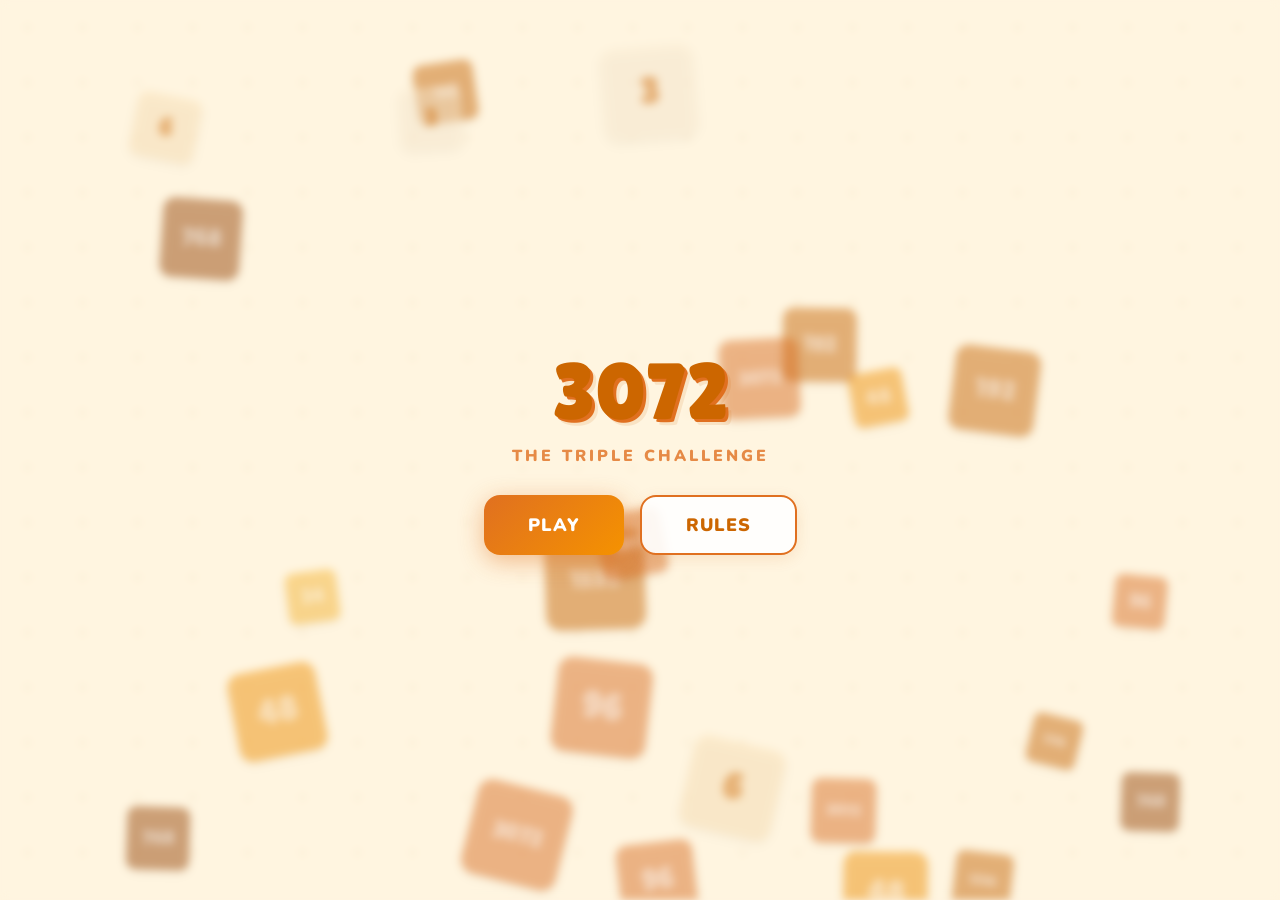
==== commit 68c32a39: "Give every room a colour, a drawn poster and something on its walls The house read as one long grey " ====
--- a/game-3072.html
+++ b/game-3072.html
@@ -497,10 +497,6 @@
 <div class="start-screen" id="startScreen">
   <div class="start-title">3072</div>
   <div class="start-subtitle">The Triple Challenge</div>
-  <div class="video-placeholder" id="videoPlaceholder">
-    <div class="play-icon"></div>
-    <span>Game Preview</span>
-  </div>
   <div class="start-buttons">
     <button class="btn-start btn-play" onclick="startGame()">Play</button>
     <button class="btn-start btn-rules-start" onclick="showRules()">Rules</button>
